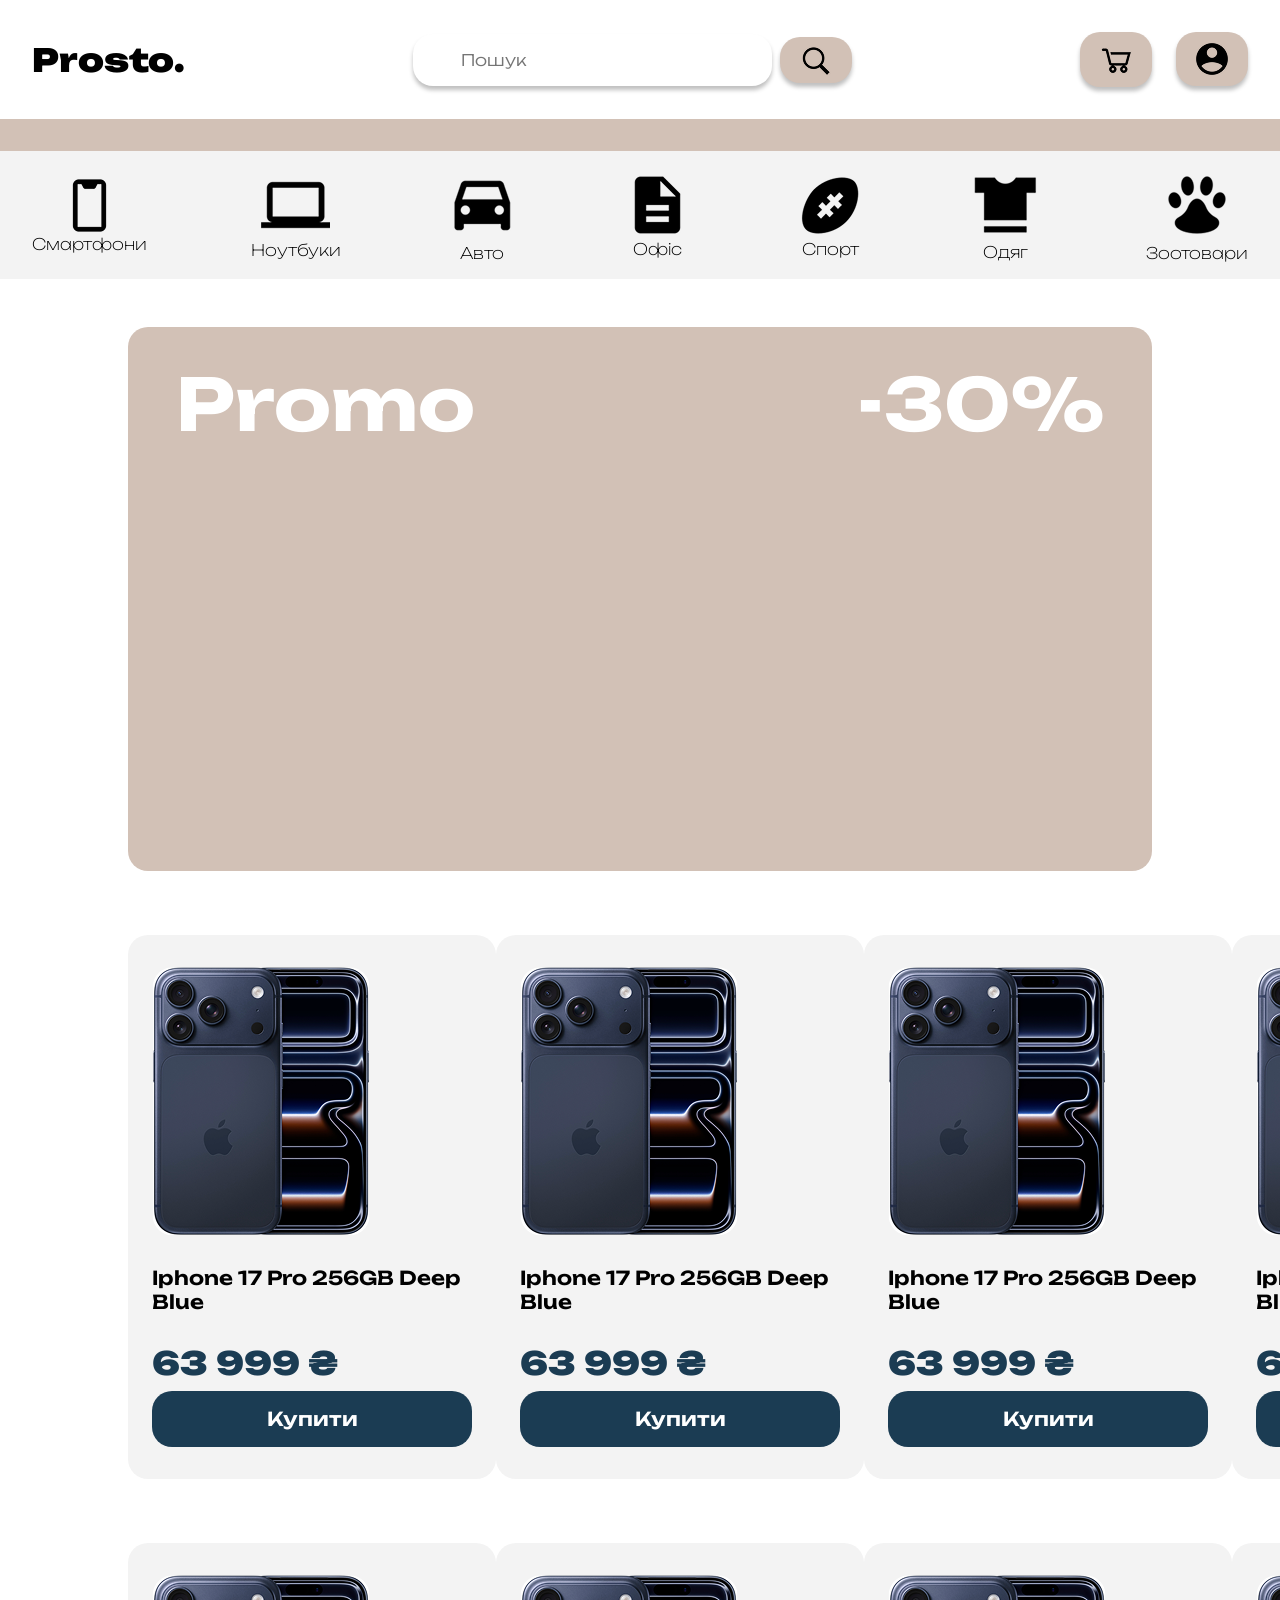
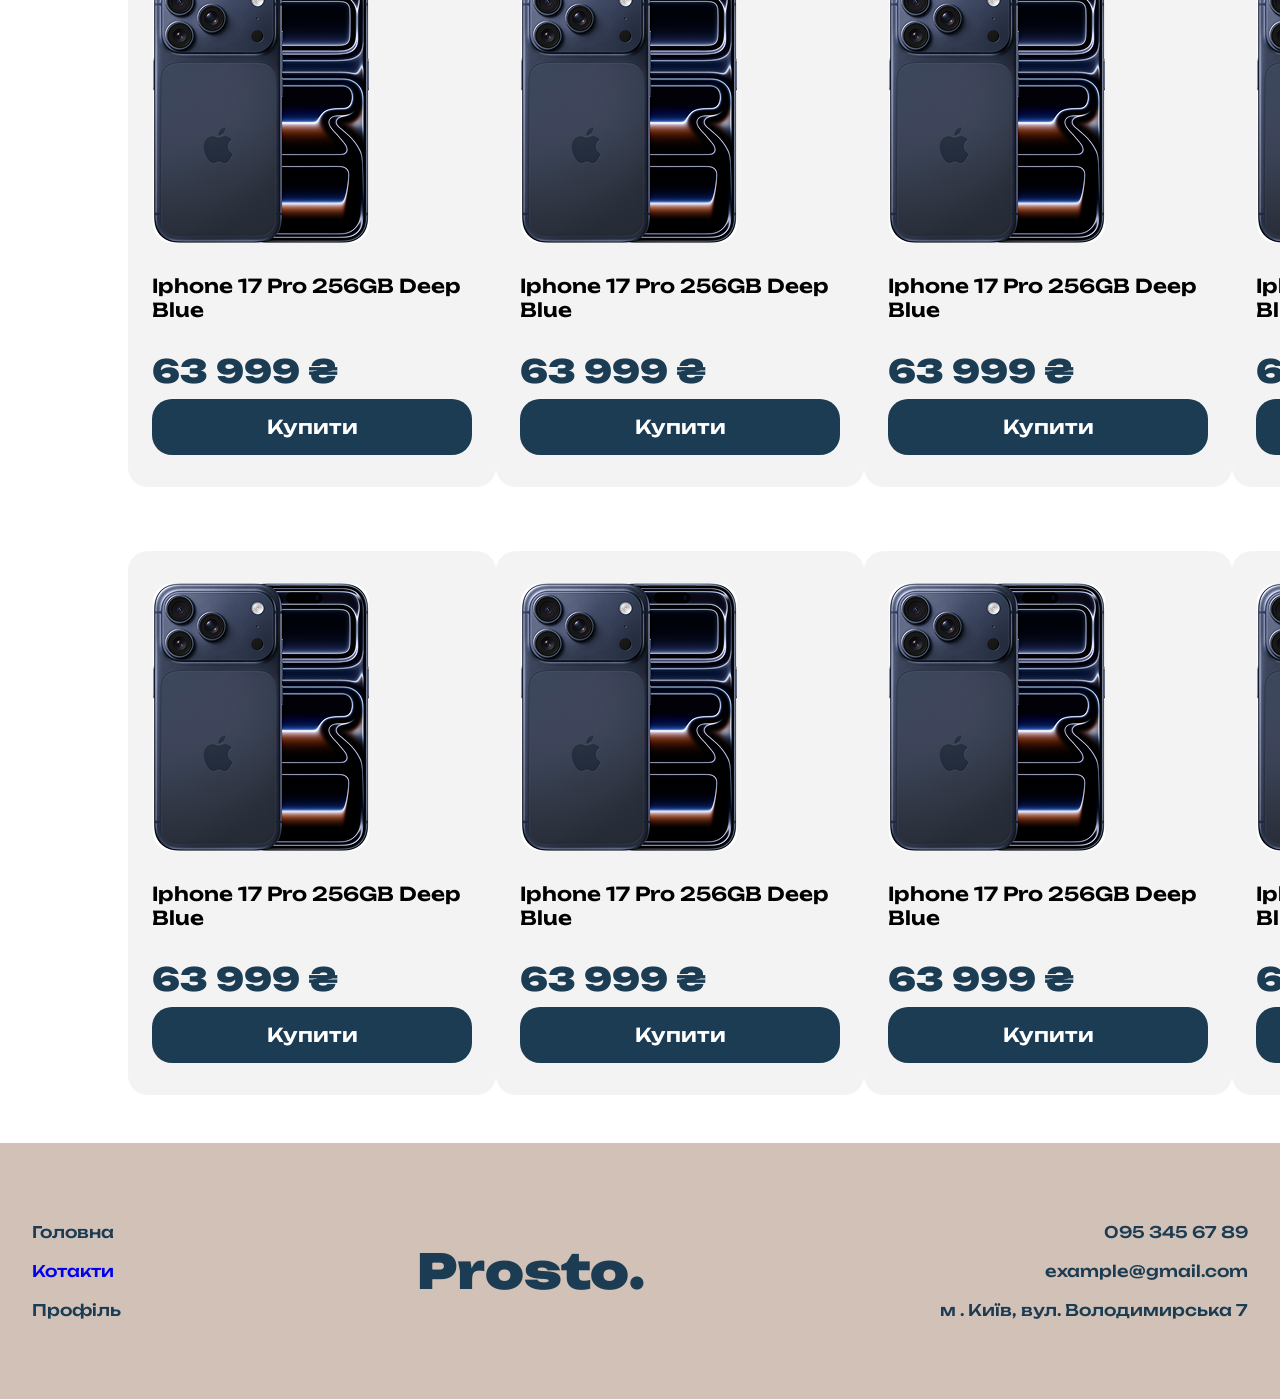
==== index.html @ 644cd8e8 "main" ====
<!DOCTYPE html>
<html lang="uk">
<head>
    <meta charset="UTF-8">
    <meta name="viewport" content="width=device-width, initial-scale=1.0">
    <title>Home Page</title>
    <link rel = "stylesheet" href = "styles/styles.css">
    <link rel="preconnect" href="https://fonts.googleapis.com">
    <link rel="preconnect" href="https://fonts.gstatic.com" crossorigin>
    <link href="https://fonts.googleapis.com/css2?family=Unbounded:wght@200..900&display=swap" rel="stylesheet">
</head>
<body>
    <header>
        <a href = "index.html">
            <h1>Prosto.</h1>
        </a>

        <section class = "searchBox">
            <input placeholder = "Пошук">

            <div class = "buttonHeader">
                <img src = "assets/search.png" alt = "search">
            </div>
        </section>

        <section class = "buttonsBox">
            <div class = "buttonHeader">
                <img src = "assets/cart.png" alt = "cart">
            </div>

            <a href = "profile.html">
                <div class = "buttonHeader">
                    <img src = "assets/profile.png" alt = "profile">
                </div>
            </a>
        </section>
    </header>

    <nav>
        <a href = "category.html">
            <div class = "category">
                <img src = "assets/nav/smartphone.png" alt = "smartphone">
                <p>Смартфони</p>
            </div>
        </a>

        <div class = "category">
            <img src = "assets/nav/laptop.png" alt = "laptop">
            <p>Ноутбуки</p>
        </div>

        <div class = "category">
            <img src = "assets/nav/auto.png" alt = "auto">
            <p>Авто</p>
        </div>

        <div class = "category">
            <img src = "assets/nav/office.png" alt = "office">
            <p>Офіс</p>
        </div>

        <div class = "category">
            <img src = "assets/nav/sport.png" alt = "sport">
            <p>Спорт</p>
        </div>

        <div class = "category">
            <img src = "assets/nav/cloth.png" alt = "cloth">
            <p>Одяг</p>
        </div>

        <div class = "category">
            <img src = "assets/nav/zoo.png" alt = "zoo">
            <p>Зоотовари</p>
        </div>
    </nav>

    <main>
        <article>
            <h2>Promo</h2>

            <h2>-30%</h2>
        </article>

        <section class = "catalog">
            <section class = "catalogLine">
                <a href = "item.html">
                    <section class = "item">
                        <img src = "assets/item/iphone.png" alt = "itemImg">

                        <p>Iphone 17 Pro 256GB Deep Blue</p>

                        <div class = "buyBox">
                            <p>63 999 ₴</p>
                            <button>Купити</button>
                        </div>
                    </section>
                </a>

                <a href = "item.html">
                    <section class = "item">
                        <img src = "assets/item/iphone.png" alt = "itemImg">

                        <p>Iphone 17 Pro 256GB Deep Blue</p>

                        <div class = "buyBox">
                            <p>63 999 ₴</p>
                            <button>Купити</button>
                        </div>
                    </section>
                </a>

                <a href = "item.html">
                    <section class = "item">
                        <img src = "assets/item/iphone.png" alt = "itemImg">

                        <p>Iphone 17 Pro 256GB Deep Blue</p>

                        <div class = "buyBox">
                            <p>63 999 ₴</p>
                            <button>Купити</button>
                        </div>
                    </section>
                </a>

                <a href = "item.html">
                    <section class = "item">
                        <img src = "assets/item/iphone.png" alt = "itemImg">

                        <p>Iphone 17 Pro 256GB Deep Blue</p>

                        <div class = "buyBox">
                            <p>63 999 ₴</p>
                            <button>Купити</button>
                        </div>
                    </section>
                </a>
            </section>

            <section class = "catalogLine">
                <a href = "item.html">
                    <section class = "item">
                        <img src = "assets/item/iphone.png" alt = "itemImg">

                        <p>Iphone 17 Pro 256GB Deep Blue</p>

                        <div class = "buyBox">
                            <p>63 999 ₴</p>
                            <button>Купити</button>
                        </div>
                    </section>
                </a>

                <a href = "item.html">
                    <section class = "item">
                        <img src = "assets/item/iphone.png" alt = "itemImg">

                        <p>Iphone 17 Pro 256GB Deep Blue</p>

                        <div class = "buyBox">
                            <p>63 999 ₴</p>
                            <button>Купити</button>
                        </div>
                    </section>
                </a>

                <a href = "item.html">
                    <section class = "item">
                        <img src = "assets/item/iphone.png" alt = "itemImg">

                        <p>Iphone 17 Pro 256GB Deep Blue</p>

                        <div class = "buyBox">
                            <p>63 999 ₴</p>
                            <button>Купити</button>
                        </div>
                    </section>
                </a>

                <a href = "item.html">
                    <section class = "item">
                        <img src = "assets/item/iphone.png" alt = "itemImg">

                        <p>Iphone 17 Pro 256GB Deep Blue</p>

                        <div class = "buyBox">
                            <p>63 999 ₴</p>
                            <button>Купити</button>
                        </div>
                    </section>
                </a>
            </section>

            <section class = "catalogLine">
                <a href = "item.html">
                    <section class = "item">
                        <img src = "assets/item/iphone.png" alt = "itemImg">

                        <p>Iphone 17 Pro 256GB Deep Blue</p>

                        <div class = "buyBox">
                            <p>63 999 ₴</p>
                            <button>Купити</button>
                        </div>
                    </section>
                </a>

                <a href = "item.html">
                    <section class = "item">
                        <img src = "assets/item/iphone.png" alt = "itemImg">

                        <p>Iphone 17 Pro 256GB Deep Blue</p>

                        <div class = "buyBox">
                            <p>63 999 ₴</p>
                            <button>Купити</button>
                        </div>
                    </section>
                </a>

                <a href = "item.html">
                    <section class = "item">
                        <img src = "assets/item/iphone.png" alt = "itemImg">

                        <p>Iphone 17 Pro 256GB Deep Blue</p>

                        <div class = "buyBox">
                            <p>63 999 ₴</p>
                            <button>Купити</button>
                        </div>
                    </section>
                </a>

                <a href = "item.html">
                    <section class = "item">
                        <img src = "assets/item/iphone.png" alt = "itemImg">

                        <p>Iphone 17 Pro 256GB Deep Blue</p>

                        <div class = "buyBox">
                            <p>63 999 ₴</p>
                            <button>Купити</button>
                        </div>
                    </section>
                </a>
            </section>
        </section>
    </main>

    <footer>
        <div class = "footerInfo">
            <p>Головна</p>
            <a href = "contacts.html">Котакти</a>
            <p>Профіль</p>
        </div>

        <h3>Prosto.</h3>

        <div class = "footerInfo">
            <p>095 345 67 89</p>
            <p>example@gmail.com</p>
            <p>м . Київ, вул. Володимирська 7</p>
        </div>
    </footer>
</body>
</html>
---- styles/styles.css ----
* {
    margin: 0;
    padding: 0;
}

:root {
    --font-family: "Unbounded";
    --white-color: white;
    --gray-color: #F3F3F3;
    --beige-color: #D2C1B6;
    --blue-color: #1B3C53;
}

header {
    display: flex;
    justify-content: space-between;
    align-items: center;
    padding: 2rem;
    border-bottom: 2rem solid var(--beige-color);
}

header a {
    text-decoration: none;
}

header h1 {
    font-family: var(--font-family);
    color: black;
    font-size: 2rem;
    font-weight: 900;
}

.searchBox {
    display: flex;
    align-items: center;
    gap: 0.5rem;
}

.searchBox input {
    border: none;
    border-radius: 20px;
    padding: 1rem 3rem;
    font-family: var(--font-family);
    font-size: 1rem;
    font-weight: 300;
    box-shadow: 0px 4px 4px rgba(0, 0, 0, 0.25);
}

.buttonHeader {
    display: flex;
    justify-content: center;
    align-items: center;
    background-color: var(--beige-color);
    border: none;
    border-radius: 20px;
    padding: 0.5rem 1rem;
    box-shadow: 0px 4px 4px rgba(0, 0, 0, 0.25);
    width: 2.5rem;
    cursor: pointer;
}

.buttonsBox {
    display: flex;
    gap: 1.5rem;
}

nav {
    display: flex;
    justify-content: space-between;
    align-items: center;
    background-color: var(--gray-color);
    padding: 1rem 2rem;
    height: 6rem;
}

nav a {
    text-decoration: none;
}

.category {
    display: flex;
    flex-direction: column;
    align-items: center;
    font-family: var(--font-family);
    font-size: 1rem;
    font-weight: 100;
    color: black;
    cursor: pointer;
}

main {
    display: flex;
    flex-direction: column;
    gap: 4rem;
    padding: 3rem 8rem;
}

article {
    display: flex;
    justify-content: space-between;
    background-color: var(--beige-color);
    border-radius: 20px;
    font-family: var(--font-family);
    font-size: 3rem;
    font-weight: 900;
    color: white;
    height: 30rem;
    padding: 2rem 3rem;
}

.catalog {
    display: flex;
    flex-direction: column;
    gap: 4rem;
}

.catalogLine {
    display: flex;
    justify-content: space-between;
}

.catalogLine a{
    text-decoration: none;
}

.item {
    display: flex;
    flex-direction: column;
    justify-content: space-between;
    align-items: start;
    font-family: var(--font-family);
    background-color: var(--gray-color);
    border-radius: 20px;
    padding: 2rem 1.5rem;
    width: 20rem;
    height: 30rem;
    cursor: pointer;
}

.item p {
    font-size: 1.2rem;
    font-weight: 600;
    color: black;
}

.buyBox {
    display: flex;
    flex-direction: column;
    gap: 0.5rem;
    width: 100%;
}

.buyBox p {
    font-size: 2rem;
    font-weight: 900;
    color: var(--blue-color);
}

.buyBox button {
    display: flex;
    justify-content: center;
    align-items: center;
    background-color: var(--blue-color);
    border: none;
    border-radius: 20px;
    padding: 1rem 0rem;
    font-family: var(--font-family);
    font-size: 1.2rem;
    font-weight: 600;
    color: var(--white-color);
    cursor: pointer;
}

footer {
    display: flex;
    justify-content: space-between;
    align-items: center;
    background-color: var(--beige-color);
    height: 10rem;
    font-family: var(--font-family);
    padding: 3rem 2rem;
}

footer h3 {
    font-size: 3rem;
    font-weight: 900;
    color: var(--blue-color);
}

footer a {
    text-decoration: none;
}

.footerInfo {
    display: flex;
    flex-direction: column;
    gap: 1.2rem;
    font-size: 1rem;
    font-weight: 500;
    color: var(--blue-color);
}

.footerInfo:nth-child(3) {
    align-items: end;
}

.footerInfo p {
    cursor: pointer;
}
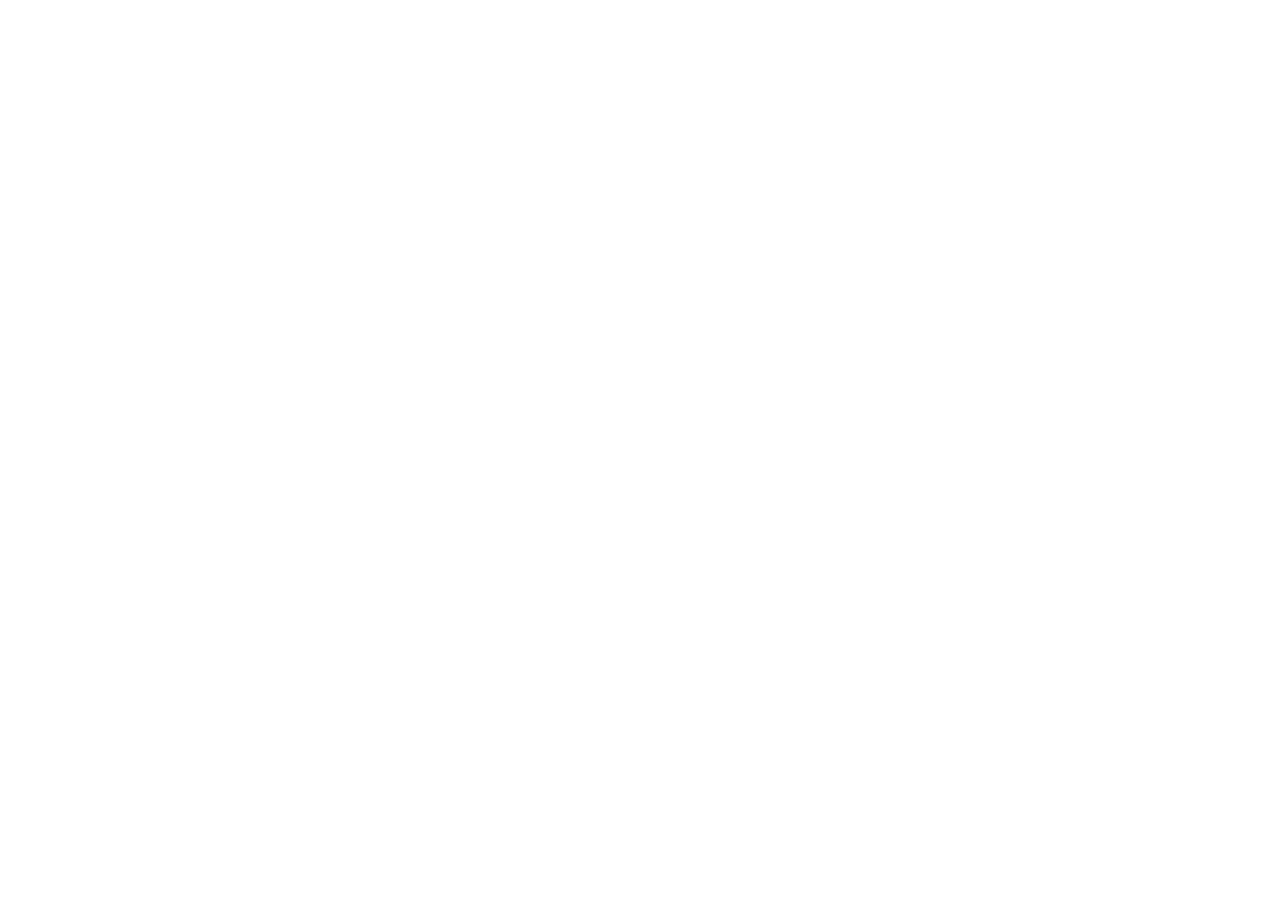
==== commit 646d234f: "react" ====
--- a/index.html
+++ b/index.html
@@ -1,266 +1 @@
-<!DOCTYPE html>
-<html lang="uk">
-<head>
-    <meta charset="UTF-8">
-    <meta name="viewport" content="width=device-width, initial-scale=1.0">
-    <title>Home Page</title>
-    <link rel = "stylesheet" href = "styles/styles.css">
-    <link rel="preconnect" href="https://fonts.googleapis.com">
-    <link rel="preconnect" href="https://fonts.gstatic.com" crossorigin>
-    <link href="https://fonts.googleapis.com/css2?family=Unbounded:wght@200..900&display=swap" rel="stylesheet">
-</head>
-<body>
-    <header>
-        <a href = "index.html">
-            <h1>Prosto.</h1>
-        </a>
-
-        <section class = "searchBox">
-            <input placeholder = "Пошук">
-
-            <div class = "buttonHeader">
-                <img src = "assets/search.png" alt = "search">
-            </div>
-        </section>
-
-        <section class = "buttonsBox">
-            <div class = "buttonHeader">
-                <img src = "assets/cart.png" alt = "cart">
-            </div>
-
-            <a href = "profile.html">
-                <div class = "buttonHeader">
-                    <img src = "assets/profile.png" alt = "profile">
-                </div>
-            </a>
-        </section>
-    </header>
-
-    <nav>
-        <a href = "category.html">
-            <div class = "category">
-                <img src = "assets/nav/smartphone.png" alt = "smartphone">
-                <p>Смартфони</p>
-            </div>
-        </a>
-
-        <div class = "category">
-            <img src = "assets/nav/laptop.png" alt = "laptop">
-            <p>Ноутбуки</p>
-        </div>
-
-        <div class = "category">
-            <img src = "assets/nav/auto.png" alt = "auto">
-            <p>Авто</p>
-        </div>
-
-        <div class = "category">
-            <img src = "assets/nav/office.png" alt = "office">
-            <p>Офіс</p>
-        </div>
-
-        <div class = "category">
-            <img src = "assets/nav/sport.png" alt = "sport">
-            <p>Спорт</p>
-        </div>
-
-        <div class = "category">
-            <img src = "assets/nav/cloth.png" alt = "cloth">
-            <p>Одяг</p>
-        </div>
-
-        <div class = "category">
-            <img src = "assets/nav/zoo.png" alt = "zoo">
-            <p>Зоотовари</p>
-        </div>
-    </nav>
-
-    <main>
-        <article>
-            <h2>Promo</h2>
-
-            <h2>-30%</h2>
-        </article>
-
-        <section class = "catalog">
-            <section class = "catalogLine">
-                <a href = "item.html">
-                    <section class = "item">
-                        <img src = "assets/item/iphone.png" alt = "itemImg">
-
-                        <p>Iphone 17 Pro 256GB Deep Blue</p>
-
-                        <div class = "buyBox">
-                            <p>63 999 ₴</p>
-                            <button>Купити</button>
-                        </div>
-                    </section>
-                </a>
-
-                <a href = "item.html">
-                    <section class = "item">
-                        <img src = "assets/item/iphone.png" alt = "itemImg">
-
-                        <p>Iphone 17 Pro 256GB Deep Blue</p>
-
-                        <div class = "buyBox">
-                            <p>63 999 ₴</p>
-                            <button>Купити</button>
-                        </div>
-                    </section>
-                </a>
-
-                <a href = "item.html">
-                    <section class = "item">
-                        <img src = "assets/item/iphone.png" alt = "itemImg">
-
-                        <p>Iphone 17 Pro 256GB Deep Blue</p>
-
-                        <div class = "buyBox">
-                            <p>63 999 ₴</p>
-                            <button>Купити</button>
-                        </div>
-                    </section>
-                </a>
-
-                <a href = "item.html">
-                    <section class = "item">
-                        <img src = "assets/item/iphone.png" alt = "itemImg">
-
-                        <p>Iphone 17 Pro 256GB Deep Blue</p>
-
-                        <div class = "buyBox">
-                            <p>63 999 ₴</p>
-                            <button>Купити</button>
-                        </div>
-                    </section>
-                </a>
-            </section>
-
-            <section class = "catalogLine">
-                <a href = "item.html">
-                    <section class = "item">
-                        <img src = "assets/item/iphone.png" alt = "itemImg">
-
-                        <p>Iphone 17 Pro 256GB Deep Blue</p>
-
-                        <div class = "buyBox">
-                            <p>63 999 ₴</p>
-                            <button>Купити</button>
-                        </div>
-                    </section>
-                </a>
-
-                <a href = "item.html">
-                    <section class = "item">
-                        <img src = "assets/item/iphone.png" alt = "itemImg">
-
-                        <p>Iphone 17 Pro 256GB Deep Blue</p>
-
-                        <div class = "buyBox">
-                            <p>63 999 ₴</p>
-                            <button>Купити</button>
-                        </div>
-                    </section>
-                </a>
-
-                <a href = "item.html">
-                    <section class = "item">
-                        <img src = "assets/item/iphone.png" alt = "itemImg">
-
-                        <p>Iphone 17 Pro 256GB Deep Blue</p>
-
-                        <div class = "buyBox">
-                            <p>63 999 ₴</p>
-                            <button>Купити</button>
-                        </div>
-                    </section>
-                </a>
-
-                <a href = "item.html">
-                    <section class = "item">
-                        <img src = "assets/item/iphone.png" alt = "itemImg">
-
-                        <p>Iphone 17 Pro 256GB Deep Blue</p>
-
-                        <div class = "buyBox">
-                            <p>63 999 ₴</p>
-                            <button>Купити</button>
-                        </div>
-                    </section>
-                </a>
-            </section>
-
-            <section class = "catalogLine">
-                <a href = "item.html">
-                    <section class = "item">
-                        <img src = "assets/item/iphone.png" alt = "itemImg">
-
-                        <p>Iphone 17 Pro 256GB Deep Blue</p>
-
-                        <div class = "buyBox">
-                            <p>63 999 ₴</p>
-                            <button>Купити</button>
-                        </div>
-                    </section>
-                </a>
-
-                <a href = "item.html">
-                    <section class = "item">
-                        <img src = "assets/item/iphone.png" alt = "itemImg">
-
-                        <p>Iphone 17 Pro 256GB Deep Blue</p>
-
-                        <div class = "buyBox">
-                            <p>63 999 ₴</p>
-                            <button>Купити</button>
-                        </div>
-                    </section>
-                </a>
-
-                <a href = "item.html">
-                    <section class = "item">
-                        <img src = "assets/item/iphone.png" alt = "itemImg">
-
-                        <p>Iphone 17 Pro 256GB Deep Blue</p>
-
-                        <div class = "buyBox">
-                            <p>63 999 ₴</p>
-                            <button>Купити</button>
-                        </div>
-                    </section>
-                </a>
-
-                <a href = "item.html">
-                    <section class = "item">
-                        <img src = "assets/item/iphone.png" alt = "itemImg">
-
-                        <p>Iphone 17 Pro 256GB Deep Blue</p>
-
-                        <div class = "buyBox">
-                            <p>63 999 ₴</p>
-                            <button>Купити</button>
-                        </div>
-                    </section>
-                </a>
-            </section>
-        </section>
-    </main>
-
-    <footer>
-        <div class = "footerInfo">
-            <p>Головна</p>
-            <a href = "contacts.html">Котакти</a>
-            <p>Профіль</p>
-        </div>
-
-        <h3>Prosto.</h3>
-
-        <div class = "footerInfo">
-            <p>095 345 67 89</p>
-            <p>example@gmail.com</p>
-            <p>м . Київ, вул. Володимирська 7</p>
-        </div>
-    </footer>
-</body>
-</html>+<!doctype html><html lang="en"><head><meta charset="utf-8"/><link rel="icon" href="/favicon.ico"/><meta name="viewport" content="width=device-width,initial-scale=1"/><meta name="theme-color" content="#000000"/><meta name="description" content="Web site created using create-react-app"/><link rel="apple-touch-icon" href="/logo192.png"/><link rel="manifest" href="/manifest.json"/><title>React App</title><script defer="defer" src="/static/js/main.412272b5.js"></script><link href="/static/css/main.89c2151f.css" rel="stylesheet"></head><body><noscript>You need to enable JavaScript to run this app.</noscript><div id="root"></div></body></html>
--- a/static/css/main.89c2151f.css
+++ b/static/css/main.89c2151f.css
@@ -0,0 +1,2 @@
+body{-webkit-font-smoothing:antialiased;-moz-osx-font-smoothing:grayscale;font-family:-apple-system,BlinkMacSystemFont,Segoe UI,Roboto,Oxygen,Ubuntu,Cantarell,Fira Sans,Droid Sans,Helvetica Neue,sans-serif;margin:0}code{font-family:source-code-pro,Menlo,Monaco,Consolas,Courier New,monospace}main{gap:7rem;padding:5rem 2rem}article{align-items:center;background-color:#f3f3f3;background-color:var(--gray-color);gap:4rem;padding:5rem 3rem}@media (max-width:768px){article{flex-direction:column;gap:3rem;height:auto;padding:1rem 2rem}}article img{height:100%}@media (max-width:768px){article img{width:90%}}.itemInfo{display:flex;flex-direction:column;gap:5rem}@media (max-width:768px){.itemInfo{gap:3rem;width:100%}}.itemInfo h2{color:#000;font-family:Unbounded;font-family:var(--font-family);font-size:3rem;font-weight:900;width:60%}@media (max-width:768px){.itemInfo h2{font-size:1.5rem;width:100%}}.buyBox{gap:2rem}@media (max-width:768px){.buyBox{gap:1rem}}.buyBox p{font-size:4rem}@media (max-width:768px){.buyBox p{font-size:2rem}}.buyBox button{font-size:2rem;width:40%}@media (max-width:768px){.buyBox button{font-size:1rem;padding:1rem 0;width:100%}}.subMain{gap:4rem}@media (max-width:768px){.subMain{flex-direction:column;gap:5rem}}.descriptionItem{background-color:#f3f3f3;background-color:var(--gray-color);border-radius:20px;display:flex;flex-direction:column;gap:3rem;padding:3rem 2rem;width:80%}@media (max-width:768px){.descriptionItem{gap:2rem;padding:1rem 2rem;width:100%}}.descriptionItem h3{color:#000;font-family:Unbounded;font-family:var(--font-family);font-size:2rem;font-weight:600}@media (max-width:768px){.descriptionItem h3{font-size:1.5rem}}.mainInfo{gap:1rem}@media (max-width:768px){.mainInfo{width:100%}}.mainInfo p{color:#000;font-family:Unbounded;font-family:var(--font-family);font-size:1rem;font-weight:100}@media (max-width:768px){.mainInfo p{font-size:.9rem;width:90%}}.techInfo{display:flex;flex-direction:column;gap:1rem}@media (max-width:768px){.techInfo{gap:2rem;width:70%}}.techDetail{color:#000;display:flex;font-family:Unbounded;font-family:var(--font-family);font-size:1rem;font-weight:300;justify-content:space-between}@media (max-width:768px){.techDetail{font-size:.9rem}}.reviewsItem{font-family:Unbounded;font-family:var(--font-family);gap:2rem}.review,.reviewsItem{display:flex;flex-direction:column}.review{background-color:#f3f3f3;background-color:var(--gray-color);border-radius:20px;gap:1rem;padding:1.5rem 2rem}.review P{color:#000;font-size:1rem;font-weight:300}@media (max-width:768px){.review P{font-size:.8rem}}.user{display:flex;justify-content:space-between}.user p:first-child{color:#000;font-size:1.5rem;font-weight:600}@media (max-width:768px){.user p:first-child{font-size:1rem}}.user p:nth-child(2){color:#000;font-size:1rem;font-weight:100}@media (max-width:768px){.user p:nth-child(2){font-size:.6rem}}main{gap:3rem;padding:3rem 2rem}@media (max-width:768px){main{gap:2rem;padding:2rem 1rem 10rem}}main h2{color:#000;font-family:Unbounded;font-family:var(--font-family);font-size:3.5rem;font-weight:900;margin-left:20%}@media (max-width:768px){main h2{font-size:2rem;margin-left:0}}.subMain{display:flex;gap:1rem}aside{background-color:#f3f3f3;background-color:var(--gray-color);font-family:Unbounded;font-family:var(--font-family);padding:2rem 1rem;width:20rem}@media (max-width:768px){aside{display:none}}aside h3{color:#000;font-size:1.5rem;font-weight:300}.filterLine{gap:3rem}.filterLine,.filterOption{display:flex;flex-direction:column}.filterOption{gap:1rem}.filterOption p{color:#000;font-size:1.2rem;font-weight:600}@media (max-width:768px){.catalog,.catalogLine{overflow-x:auto}.catalogLine{gap:2rem}main{gap:5rem;padding:2rem 1rem 10rem}}article{height:40rem}@media (max-width:768px){article{display:flex;flex-direction:column;height:20rem;padding:1.5rem}}.mainInfo{justify-content:space-between;padding:0 10rem}@media (max-width:768px){.mainInfo{flex-direction:column;gap:5rem;padding:0 2rem}}.contactsInfo{display:flex;flex-direction:column;gap:2rem}.contactsInfo h2{color:#1b3c53;color:var(--blue-color);font-family:Unbounded;font-family:var(--font-family);font-size:2rem;font-weight:900}@media (max-width:768px){.contactsInfo h2{font-size:1.5rem}}.contactsInfo p{color:#000;font-family:Unbounded;font-family:var(--font-family);font-size:1rem;font-weight:300;line-height:2rem}@media (max-width:768px){.contactsInfo p{font-size:.9rem;line-height:1.5rem}.contactsColumn{display:flex;flex-direction:column;gap:1rem}}aside{background-color:#d2c1b6;background-color:var(--beige-color);border-radius:20px;display:flex;flex-direction:column;gap:4rem;height:20%;padding:3rem;width:30%}aside p{color:#fff;cursor:pointer;font-family:Unbounded;font-family:var(--font-family);font-size:1.5rem;font-weight:700}main{gap:2rem;padding:3rem}article{background-color:#d2c1b640;flex-direction:column;gap:8rem;padding:3rem 2rem;width:70%}article h2{color:#1b3c53;color:var(--blue-color);font-size:2.5rem;font-weight:900}.mainInfo{display:flex;flex-direction:column;gap:3rem}.mainInfo button{align-items:center;background-color:#1b3c53;background-color:var(--blue-color);border-radius:20px;color:#fff;cursor:pointer;display:flex;font-family:Unbounded;font-family:var(--font-family);font-size:1.5rem;font-weight:900;justify-content:center;padding:1rem 0}.userList{grid-gap:2rem 50%;display:grid;gap:2rem 50%;grid-template-columns:1fr 1fr;width:-webkit-fit-content;width:fit-content}.userInput{display:flex;flex-direction:column}.userInput label{color:#000;font-size:1.2rem;font-weight:100}.userInput input{border:none;border-radius:20px;box-shadow:0 4px 4px #00000040;font-family:Unbounded;font-family:var(--font-family);font-size:1rem;font-weight:500;padding:.5rem;width:20rem}*{margin:0;padding:0}:root{--font-family:"Unbounded";--white-color:#fff;--gray-color:#f3f3f3;--beige-color:#d2c1b6;--blue-color:#1b3c53}header{align-items:center;border-bottom:2rem solid #d2c1b6;border-bottom:2rem solid var(--beige-color);display:flex;justify-content:space-between;padding:2rem}@media (max-width:768px){header{border-bottom:1rem solid #d2c1b6;border-bottom:1rem solid var(--beige-color);padding:1rem}}header a{text-decoration:none}header h1{color:#000;font-family:Unbounded;font-family:var(--font-family);font-size:2rem;font-weight:900}@media (max-width:768px){header h1{font-size:1rem}}.searchBox{align-items:center;display:flex;gap:.5rem}@media (max-width:768px){.searchBox{justify-content:center}}.searchBox input{border:none;border-radius:20px;box-shadow:0 4px 4px #00000040;font-family:Unbounded;font-family:var(--font-family);font-size:1rem;font-weight:300;padding:1rem 3rem}@media (max-width:768px){.searchBox input{font-size:.8rem;padding:.5rem 1rem;width:40%}}.buttonHeader{align-items:center;background-color:#d2c1b6;background-color:var(--beige-color);border:none;border-radius:20px;box-shadow:0 4px 4px #00000040;cursor:pointer;display:flex;justify-content:center;padding:.5rem 1rem;width:2.5rem}@media (max-width:768px){.buttonHeader{padding:.3rem .5rem;width:1rem}.buttonHeader img{width:100%}}.buttonsBox{display:flex;gap:1.5rem}@media (max-width:768px){.buttonsBox{gap:.5rem}}nav{align-items:center;background-color:#f3f3f3;background-color:var(--gray-color);display:flex;height:6rem;justify-content:space-between;padding:1rem 2rem}@media (max-width:768px){nav{gap:2rem;overflow-x:auto;padding:1rem .5rem}}nav a{text-decoration:none}.category{align-items:center;color:#000;cursor:pointer;display:flex;flex-direction:column;font-family:Unbounded;font-family:var(--font-family);font-size:1rem;font-weight:100}@media (max-width:768px){.category{font-size:.8rem;gap:.5rem}.category img{height:3rem}}main{display:flex;flex-direction:column;gap:4rem;padding:3rem 8rem}@media (max-width:768px){main{gap:3rem;padding:2rem 1rem 10rem}}article{background-color:#d2c1b6;background-color:var(--beige-color);border-radius:20px;color:#fff;display:flex;font-family:Unbounded;font-family:var(--font-family);font-size:3rem;font-weight:900;height:30rem;justify-content:space-between;padding:2rem 3rem}@media (max-width:768px){article{display:flex;flex-direction:column;padding:1.5rem}}.catalog{display:flex;flex-direction:column;gap:4rem}.catalogLine{display:flex;justify-content:space-between}@media (max-width:768px){.catalogLine{overflow-x:auto}}.catalogLine a{text-decoration:none}.item{align-items:start;background-color:#f3f3f3;background-color:var(--gray-color);border-radius:20px;cursor:pointer;display:flex;flex-direction:column;font-family:Unbounded;font-family:var(--font-family);height:30rem;justify-content:space-between;padding:2rem 1.5rem;width:20rem}@media (max-width:768px){.item{height:25rem;padding:1rem;width:12rem}.item img{height:50%;object-fit:contain}}.item p{color:#000;font-size:1.2rem;font-weight:600}@media (max-width:768px){.item p{font-size:1rem}}.buyBox{display:flex;flex-direction:column;gap:.5rem;width:100%}.buyBox p{color:#1b3c53;color:var(--blue-color);font-size:2rem;font-weight:900}@media (max-width:768px){.buyBox p{font-size:1.5rem}}.buyBox button{align-items:center;background-color:#1b3c53;background-color:var(--blue-color);border:none;border-radius:20px;color:#fff;color:var(--white-color);cursor:pointer;display:flex;font-family:Unbounded;font-family:var(--font-family);font-size:1.2rem;font-weight:600;justify-content:center;padding:1rem 0}@media (max-width:768px){.buyBox button{font-size:1rem;padding:.5rem 0}}footer{align-items:center;background-color:#d2c1b6;background-color:var(--beige-color);display:flex;font-family:Unbounded;font-family:var(--font-family);height:10rem;justify-content:space-between;padding:3rem 2rem}@media (max-width:768px){footer{display:flex;flex-direction:column;gap:5rem;height:auto}}footer h3{color:#1b3c53;color:var(--blue-color);font-size:3rem;font-weight:900}footer a{text-decoration:none}.footerInfo{color:#1b3c53;color:var(--blue-color);display:flex;flex-direction:column;font-size:1rem;font-weight:500;gap:1.2rem}.footerInfo:nth-child(3){align-items:end}@media (max-width:768px){.footerInfo:nth-child(3){align-items:center}}.footerInfo p{cursor:pointer}
+/*# sourceMappingURL=main.89c2151f.css.map*/
